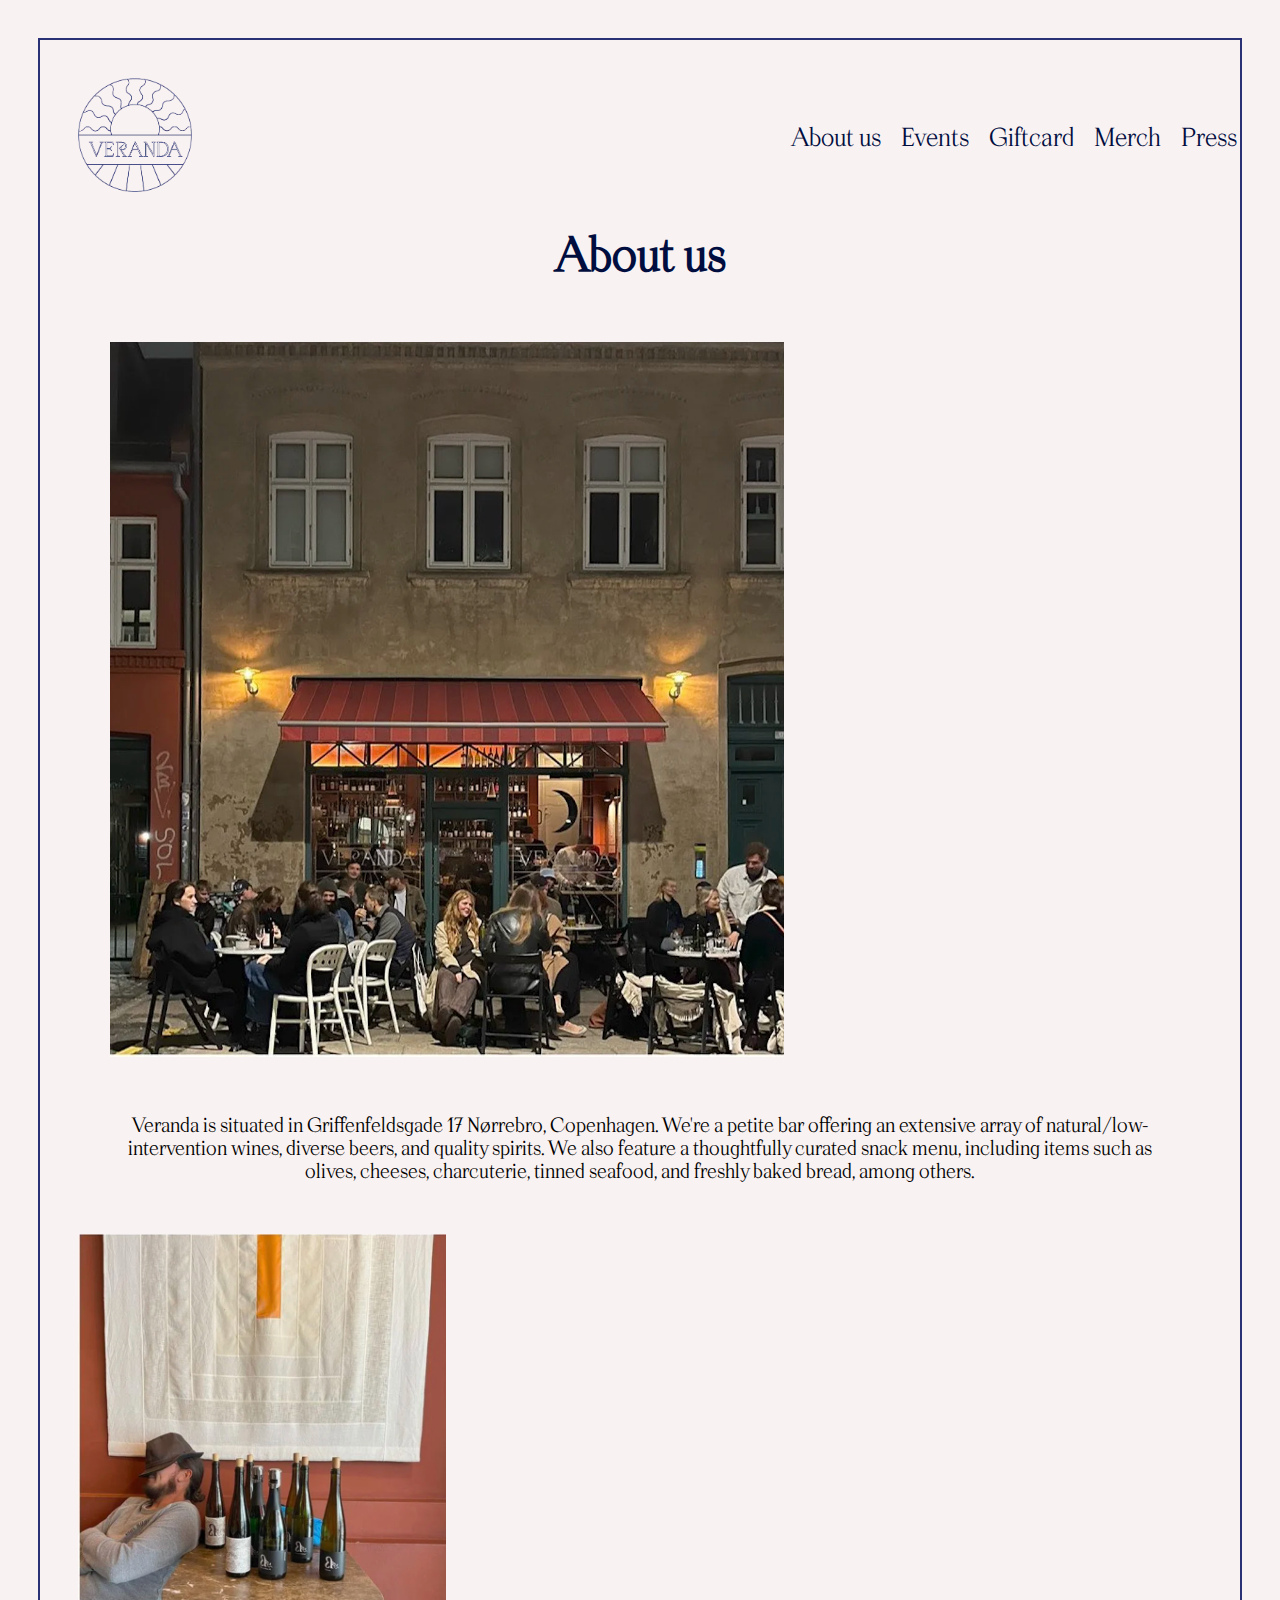
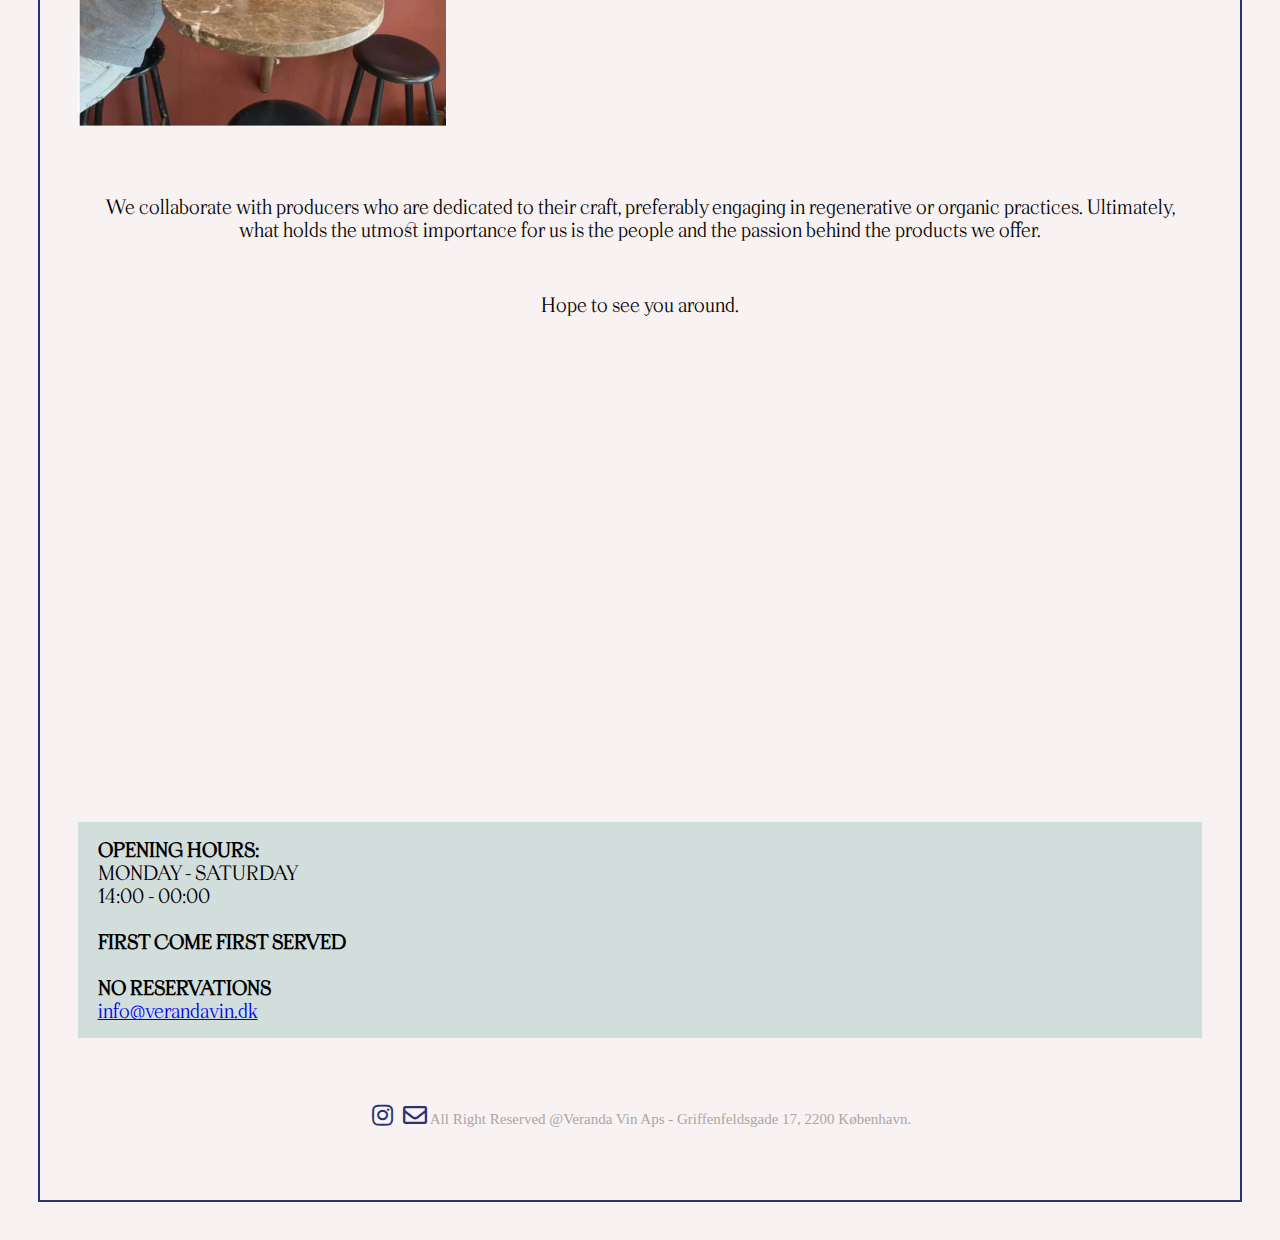
==== about_us.html @ 64f32dcb "hej" ====
<!DOCTYPE html>
<html lang="en">

<head>
    <meta charset="UTF-8">
    <meta name="viewport" content="width=device-width, initial-scale=1.0">
    <title>Aboutus</title>
    <link rel="stylesheet" href="about_us.css">
    <link rel="stylesheet" href="mutual_styles.css">
    <link rel="stylesheet" href="https://cdnjs.cloudflare.com/ajax/libs/font-awesome/5.15.3/css/all.min.css">
</head>

<body>

    <nav>
        <div class="logo">
            <a href="index.html">
                <img src="img/logo_blue.webp" alt="Logo" />
            </a>
        </div>

        <ul class="menu">
            <li><a href="about_us.html">About us</a></li>
            <li><a href="events.html">Events</a></li>
            <li><a href="giftcard.html">Giftcard</a></li>
            <li><a href="merge.html">Merch</a></li>
            <li><a href="press.html">Press</a></li>
        </ul>

        <div class="burger">
            <div class="line"></div>
            <div class="line"></div>
            <div class="line"></div>
        </div>
    </nav>


    <h1>About us</h1>


    <div class="overlappende_billeder">
        <img src="img_about_us/foran.webp" alt="Billede 1">
        <img src="img_about_us/bagbaren.webp" alt="Billede 2" id="popImage">
    </div>

    <div class="tekst1">
        <p>Veranda is situated in Griffenfeldsgade 17 Nørrebro, Copenhagen.
            We're a petite bar offering an extensive array of natural/low-intervention wines, diverse beers, and
            quality spirits.
            We also feature a thoughtfully curated snack menu, including items such as olives, cheeses,
            charcuterie,
            tinned seafood,
            and freshly baked bread, among others.
        </p>
    </div>

    <div class="overlappende_billeder2">
        <img class="billede1" src="img_about_us/sovevin.webp" alt="Billede 1">
        <img class="billede2" src="img_about_us/vincloseup.webp" alt="Billede 2">
        <img class="billede3" src="img_about_us/skinke.webp" alt="Billede 3">
    </div>

    <div class="tekst2">We collaborate with producers who are dedicated to their craft, preferably engaging in
        regenerative or organic
        practices. Ultimately, what holds the utmost importance for us is the people and the passion behind the
        products
        we offer.
    </div>

    <div class="text5">
        <p>
            Hope to see you around.
        </p>
    </div>

    <div class="video-container">
        <iframe src="https://www.youtube.com/embed/MjKiSJqKP30" frameborder="0" allowfullscreen></iframe>
    </div>


    <div class="text4">
        <p>
            <strong>OPENING HOURS:</strong><br>
            MONDAY - SATURDAY<br>
            14:00 - 00:00<br><br>
            <strong>FIRST COME FIRST SERVED</strong><br><br>
            <strong>NO RESERVATIONS</strong><br>
            <a href="mailto:info@verandavin.dk">info@verandavin.dk</a>
        </p>
    </div>


    <footer>
        <div class="social-icons">
            <a href="https://www.instagram.com/verandavin/" target="_blank"><i class="fab fa-instagram"></i></a>
            <a href="mailto:info@verandavin.dk" class="newsletter-icon"><i class="far fa-envelope"></i></a>
        </div>

        <div class="tekst_footer">
            All Right Reserved @Veranda Vin Aps - Griffenfeldsgade 17, 2200 København.
        </div>
    </footer>
    <script src="menu.js"></script>
    <script src="events.js"></script>
    <script src="aboutus.js"></script>

</body>

</html>
---- about_us.css ----
/* Font Face */
@font-face {
  font-family: "VerandaFont";
  src: url("fonts/Apoc-BoldItalic.woff") format("woff");
  src: url("fonts/Apoc-BoldItalic.woff2") format("woff2");
}

.pop-animation {
  animation: fadeIn 0.5s ease-in-out;
}

@keyframes fadeIn {
  0% {
    opacity: 0;
  }
  100% {
    opacity: 1;
  }
}

.overlappende_billeder {
  position: relative;
}

.overlappende_billeder img {
  max-width: 60%; /* Sørg for, at billedet ikke overstiger containerens bredde */
  margin-left: 2rem;
}

.overlappende_billeder img:first-child {
  position: relative;
  z-index: 1; /* Sørger for, at dette billede er øverst */
}

.overlappende_billeder img:last-child {
  position: absolute;
  /* Juster dette for at ændre den vertikale placering */
  right: -70px; /* Juster dette for at ændre den horisontale placering */
  z-index: 3; /* Sørger for, at dette billede er mere indenover det første */
  transform: scale(0.8); /* Juster dette for at ændre skaleringen af det andet billede */
  padding-bottom: 75rem;
  padding-left: 20rem;
}

.billede {
  position: relative;
  margin-left: 2rem;
}

.billede img {
  max-width: 70%; /* Juster dette for at ændre størrelsen af det tredje billede */
}

/* Paste the CSS styles here */
.overlappende_billeder2 {
  display: grid;
  grid-template-columns: repeat(3, 1fr);
  gap: 10px;
}

.overlappende_billeder2 img{
  width: 100%;
  height: auto;
  opacity: 0;
  transition: opacity 1s ease-in-out;
}


.tekst1 {
  text-align: center;
  padding: 1rem;
  font-family: "p"; Set width to 1/3 of the container */
  box-sizing: border-box; /* Include padding in the width calculation */
}

.tekst2 {
  margin: 20px;
  padding-top: 3rem;
  font-family: "p";
  padding-bottom: 1rem;
  font-size: larger;
  grid-column: span 2;
   text-align: center;
}

p {
  margin: 20px;
  padding-top: 1rem;
  font-size: larger;
  padding-bottom: 1rem;
}

.text4 {
  background-color: #d2dedc;
}

.text5 {
  text-align: center;
}

#popImage,
#popImage2 {
  opacity: 0; /* Billede starter usynligt */
  transition: opacity 0.5s ease-in-out, transform 0.5s ease-in-out;
}

@keyframes fadeIn {
  0% {
    opacity: 0;
  }
  100% {
    opacity: 1;
  }
}

.pop-animation {
  animation: fadeIn 0.5s ease-in-out; /* Brug fadeIn-animationen for at få billedet til at fade ind */
}


.video-container {
    position: relative;
    width: 70%; /* Just an example, adjust width as needed */
    height: 0;
    padding-bottom: 40%; /* 16:9 aspect ratio (height/width) */
}

.video-container iframe {
    position: absolute;
    top: 0;
    left: 0;
    width: 50%;
    height: 50%;
}
---- mutual_styles.css ----
@font-face {
  font-family: "Apoc";
  src: url("fonts/Apoc_Regular.woff2") format("woff2");
  font-weight: normal;
  font-style: normal;
}
@font-face {
  font-family: "p";
  src: url(/fonts/Apoc_Regular.woff2) format("woff2");
  font-weight: normal;
  font-style: normal;
}

body {
  margin: 1cm;
  border: 2px solid #283274;
  box-sizing: border-box;
  background-color: #f9f2f2;
  padding: 1cm;
}
header {
  background-color: #f9f2f2;
}
/*fonte*/
h1 {
  font-family: "Apoc";
  text-align: center;
  font-size: 45px;
  color: #000d3f;
  padding-bottom: 2rem;
}

.menu {
  font-family: "Apoc";
  font-size: x-large;
  color: #000d3f;
}

p {
  font-family: "p";
}



/*footer*/
.social-icons a i {
  color: #283274;
  font-size: 24px;
  text-align: center;
  margin: 3px;
}

footer {
  padding: 2rem 4rem;
  display: flex;
  justify-content: space-around;
  align-items: baseline;
  justify-content: center;
  text-align: center;
  flex-wrap: wrap; /* for at få de to div'er til at stå under hinanden */
}

.social-icons,
.tekst_footer {
  margin-top: 10px; /* Tilføj et passende mellemrum mellem de to div-elementer */
}

.tekst_footer {
  color: rgb(170, 166, 166);
  font-size: 15px;
}

.tekst_footer2 a {
  color: rgb(122, 116, 116);
}

/* BURGER MENU I MOBILEVIEW*/
header {
  padding: 20px;
}

.logo img {
  width: 37%;
  height: auto;
}

nav {
  display: flex;
  align-items: center;
  justify-content: space-between;
}

.menu {
  display: flex;
  list-style: none;
  margin: 0;
  padding: 0;
  justify-content: space-between;
  position: absolute;
  left: 61%;
}

/* .menu li {
  margin-right: 20px;
} */

.menu li:last-child {
  margin-right: 0;
}

.menu a {
  display: flex;
  padding: 10px;
  color: #000d3f;
  text-decoration: none;
  transition: color 0.3s;
  text-align: end;
}

/* .menu a:hover {
  color: #221a13;
} */

.burger {
  width: 30px;
  height: 20px;
  cursor: pointer;
}

.burger .line {
  width: 100%;
  height: 2px;
  background-color: #000d3f;
  margin-bottom: 5px;
  transition: 0.2s linear;
}
.burger {
  display: none;
}

/* MENU I MOBILEVIEW */
@media screen and (max-width: 800px) {
  .menu,
  .min_profil {
    display: none;
  }
  .burger {
    display: block;
  }
  .burger.active .line:nth-child(1) {
    transform: rotate(45deg) translate(5px, 5px);
    transition: 0.2s linear;
  }

  .burger.active .line:nth-child(2) {
    opacity: 0;
    transition: 0.15s linear;
  }

  .burger.active .line:nth-child(3) {
    transform: rotate(-45deg) translate(5px, -5px);
    transition: 0.2s linear;
  }

  nav.active .menu {
    display: block;
    background-color: #e4dddd;
    position: absolute;
    top: 161px;
    right: 65px;
    /* width: 100%; */
    /* box-shadow: 0 0 10px rgba(123, 23, 23, 0.1); */
    z-index: 1;
  }

  nav.active .menu li {
    margin: 10px 20px;
  }

  nav.active .menu a {
    font-size: 20px;
  }

  li {
    width: 100%;
  }
}
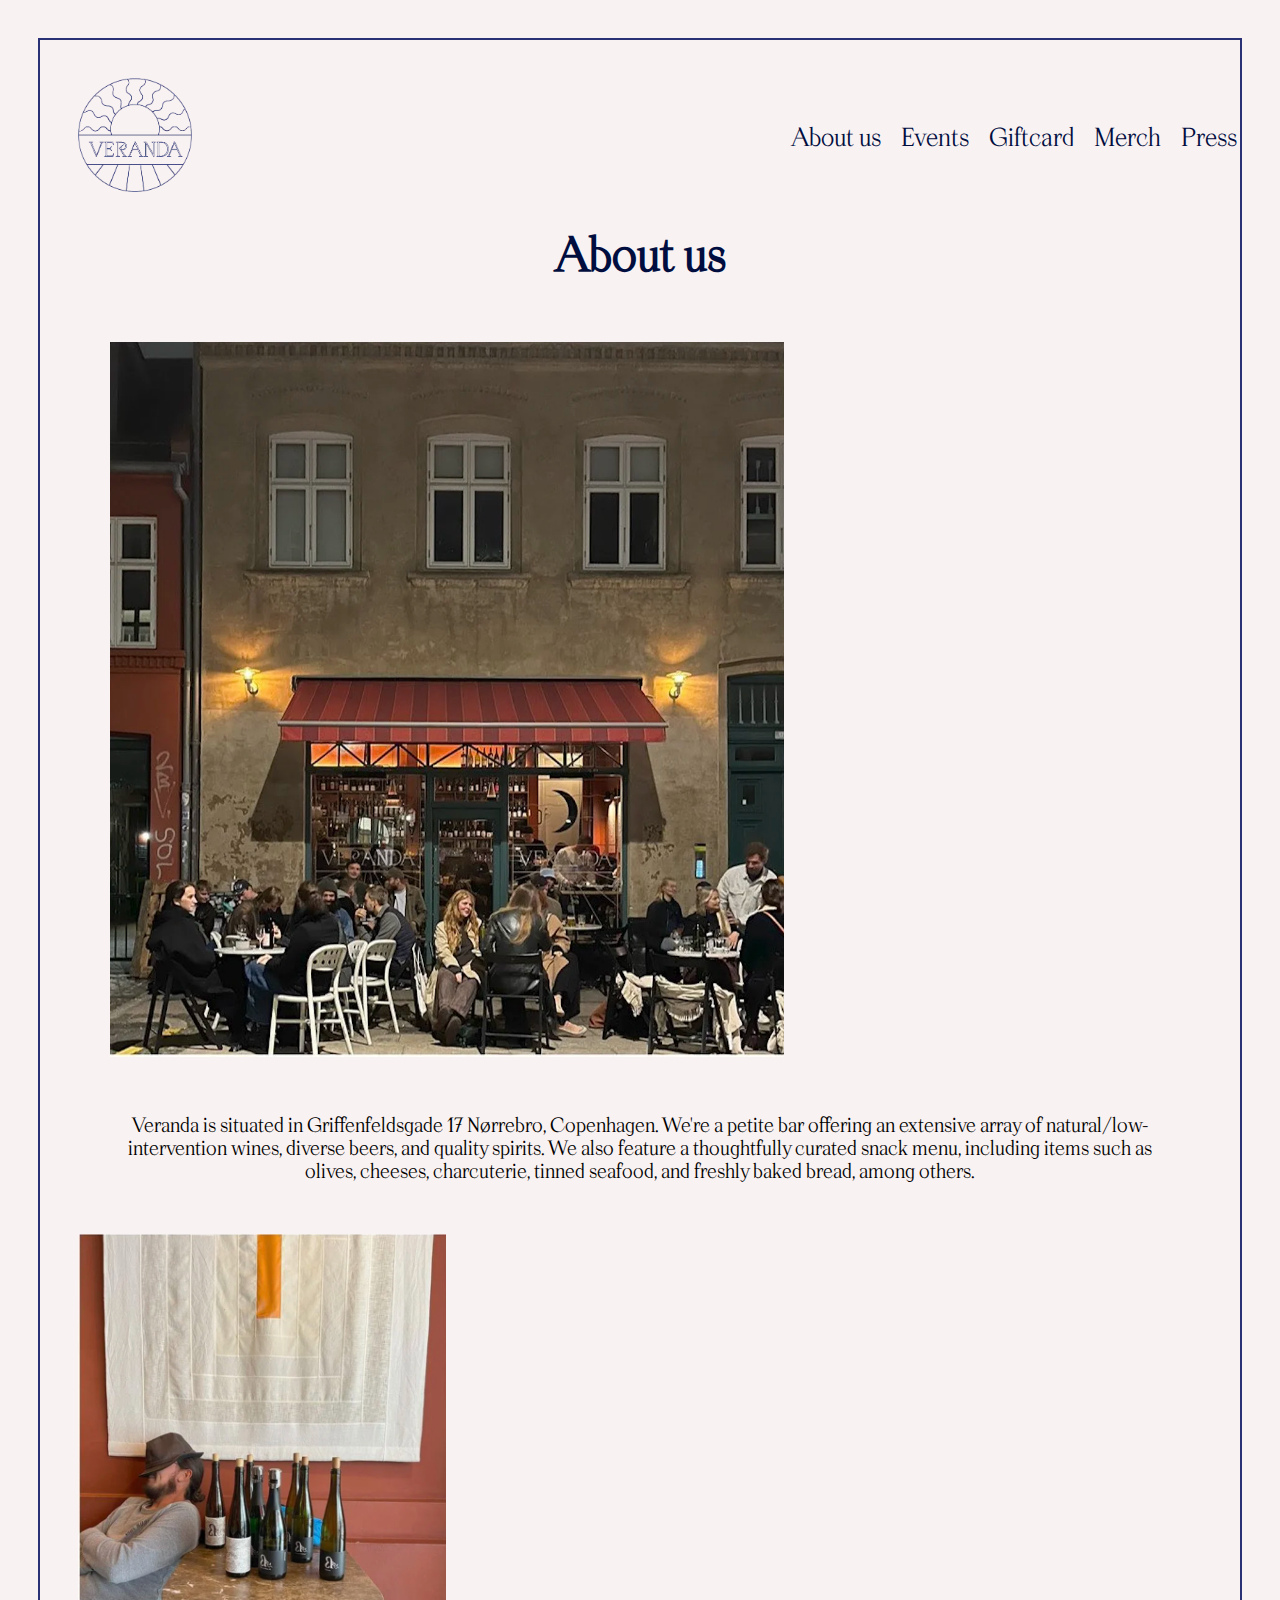
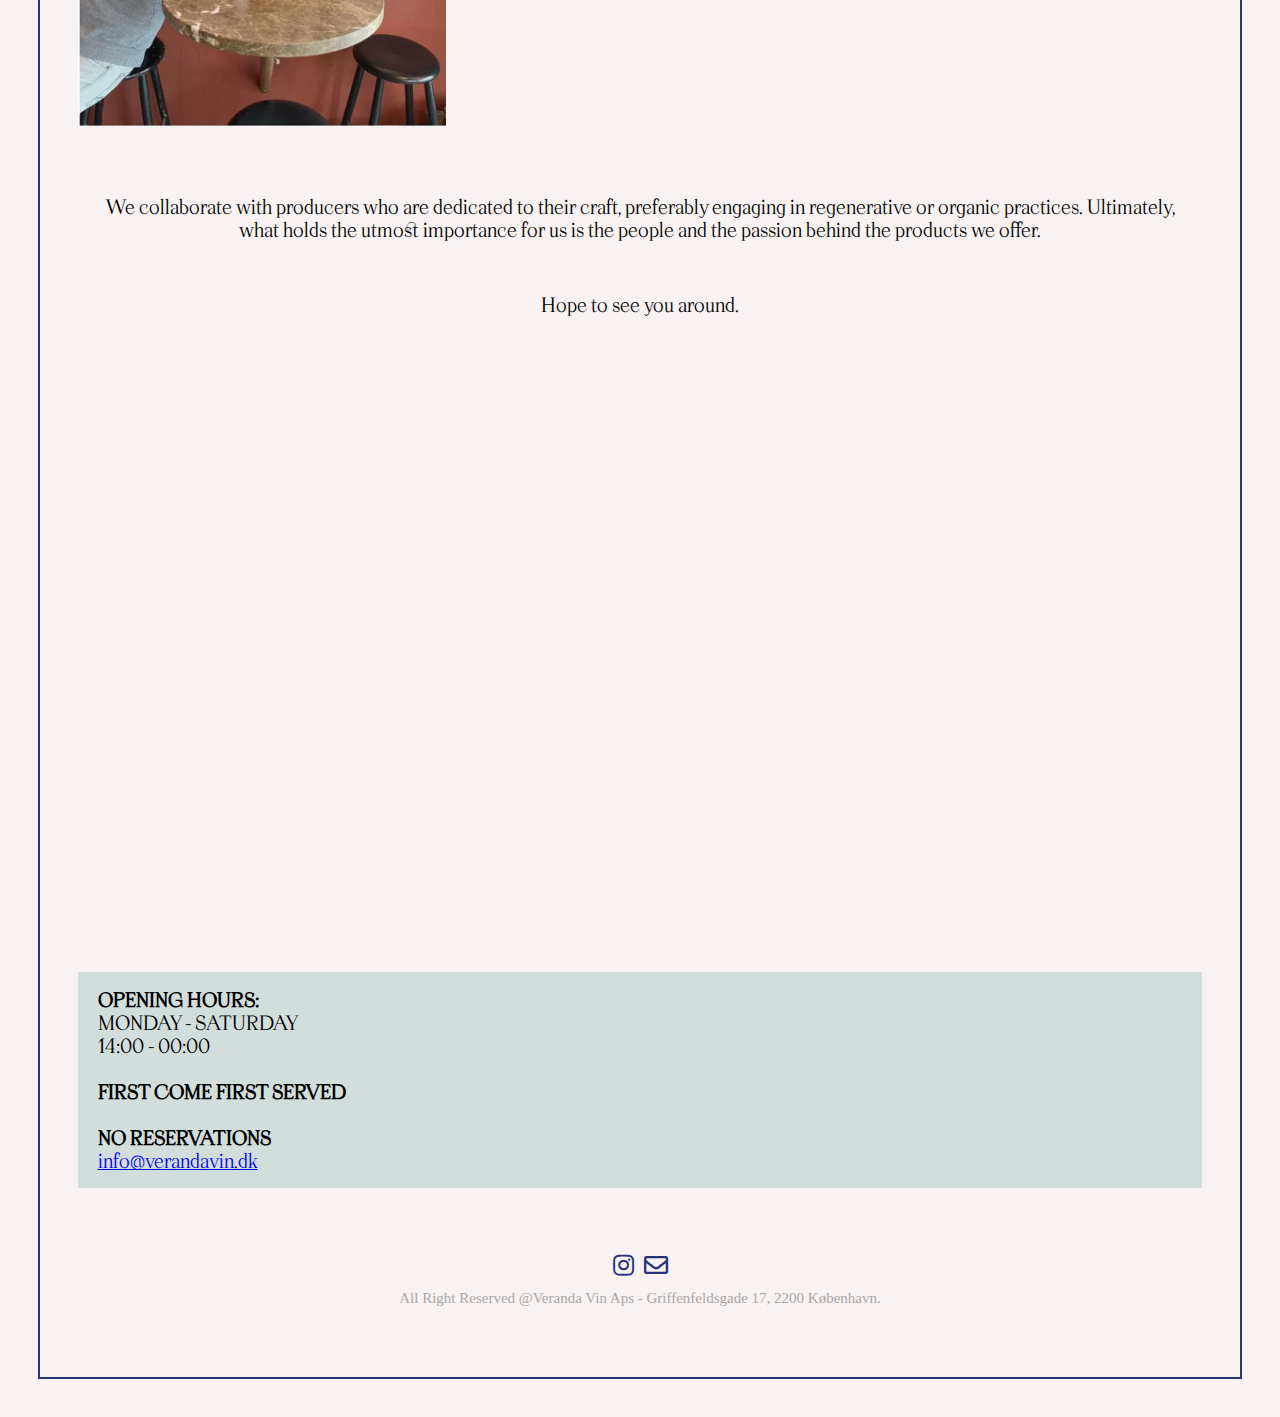
==== commit 46dbf288: "nyt fra pi pigen" ====
--- a/about_us.html
+++ b/about_us.html
@@ -101,7 +101,7 @@
         </div>
     </footer>
     <script src="menu.js"></script>
-    <script src="events.js"></script>
+    <script src="script.js"></script>
     <script src="aboutus.js"></script>
 
 </body>
--- a/about_us.css
+++ b/about_us.css
@@ -51,6 +51,10 @@
   max-width: 70%; /* Juster dette for at ændre størrelsen af det tredje billede */
 }
 
+.overlappende_billeder2 .billede3 {
+  height: 100%;
+}
+
 /* Paste the CSS styles here */
 .overlappende_billeder2 {
   display: grid;
@@ -58,19 +62,18 @@
   gap: 10px;
 }
 
-.overlappende_billeder2 img{
+.overlappende_billeder2 img {
   width: 100%;
   height: auto;
   opacity: 0;
   transition: opacity 1s ease-in-out;
 }
 
-
 .tekst1 {
   text-align: center;
   padding: 1rem;
-  font-family: "p"; Set width to 1/3 of the container */
-  box-sizing: border-box; /* Include padding in the width calculation */
+  font-family: "p";
+  box-sizing: border-box;
 }
 
 .tekst2 {
@@ -80,7 +83,7 @@
   padding-bottom: 1rem;
   font-size: larger;
   grid-column: span 2;
-   text-align: center;
+  text-align: center;
 }
 
 p {
@@ -117,18 +120,17 @@
   animation: fadeIn 0.5s ease-in-out; /* Brug fadeIn-animationen for at få billedet til at fade ind */
 }
 
-
 .video-container {
-    position: relative;
-    width: 70%; /* Just an example, adjust width as needed */
-    height: 0;
-    padding-bottom: 40%; /* 16:9 aspect ratio (height/width) */
+  display: flex;
+  justify-content: center;
+  align-items: center;
+  flex: 1 0 33.33%; /* Fylder 1/3 af bredden */
+  position: relative;
 }
 
 .video-container iframe {
-    position: absolute;
-    top: 0;
-    left: 0;
-    width: 50%;
-    height: 50%;
+  top: 0;
+  left: 0;
+  width: 600px;
+  aspect-ratio: 1/1;
 }
--- a/mutual_styles.css
+++ b/mutual_styles.css
@@ -40,8 +40,6 @@
   font-family: "p";
 }
 
-
-
 /*footer*/
 .social-icons a i {
   color: #283274;
@@ -52,12 +50,7 @@
 
 footer {
   padding: 2rem 4rem;
-  display: flex;
-  justify-content: space-around;
-  align-items: baseline;
-  justify-content: center;
   text-align: center;
-  flex-wrap: wrap; /* for at få de to div'er til at stå under hinanden */
 }
 
 .social-icons,
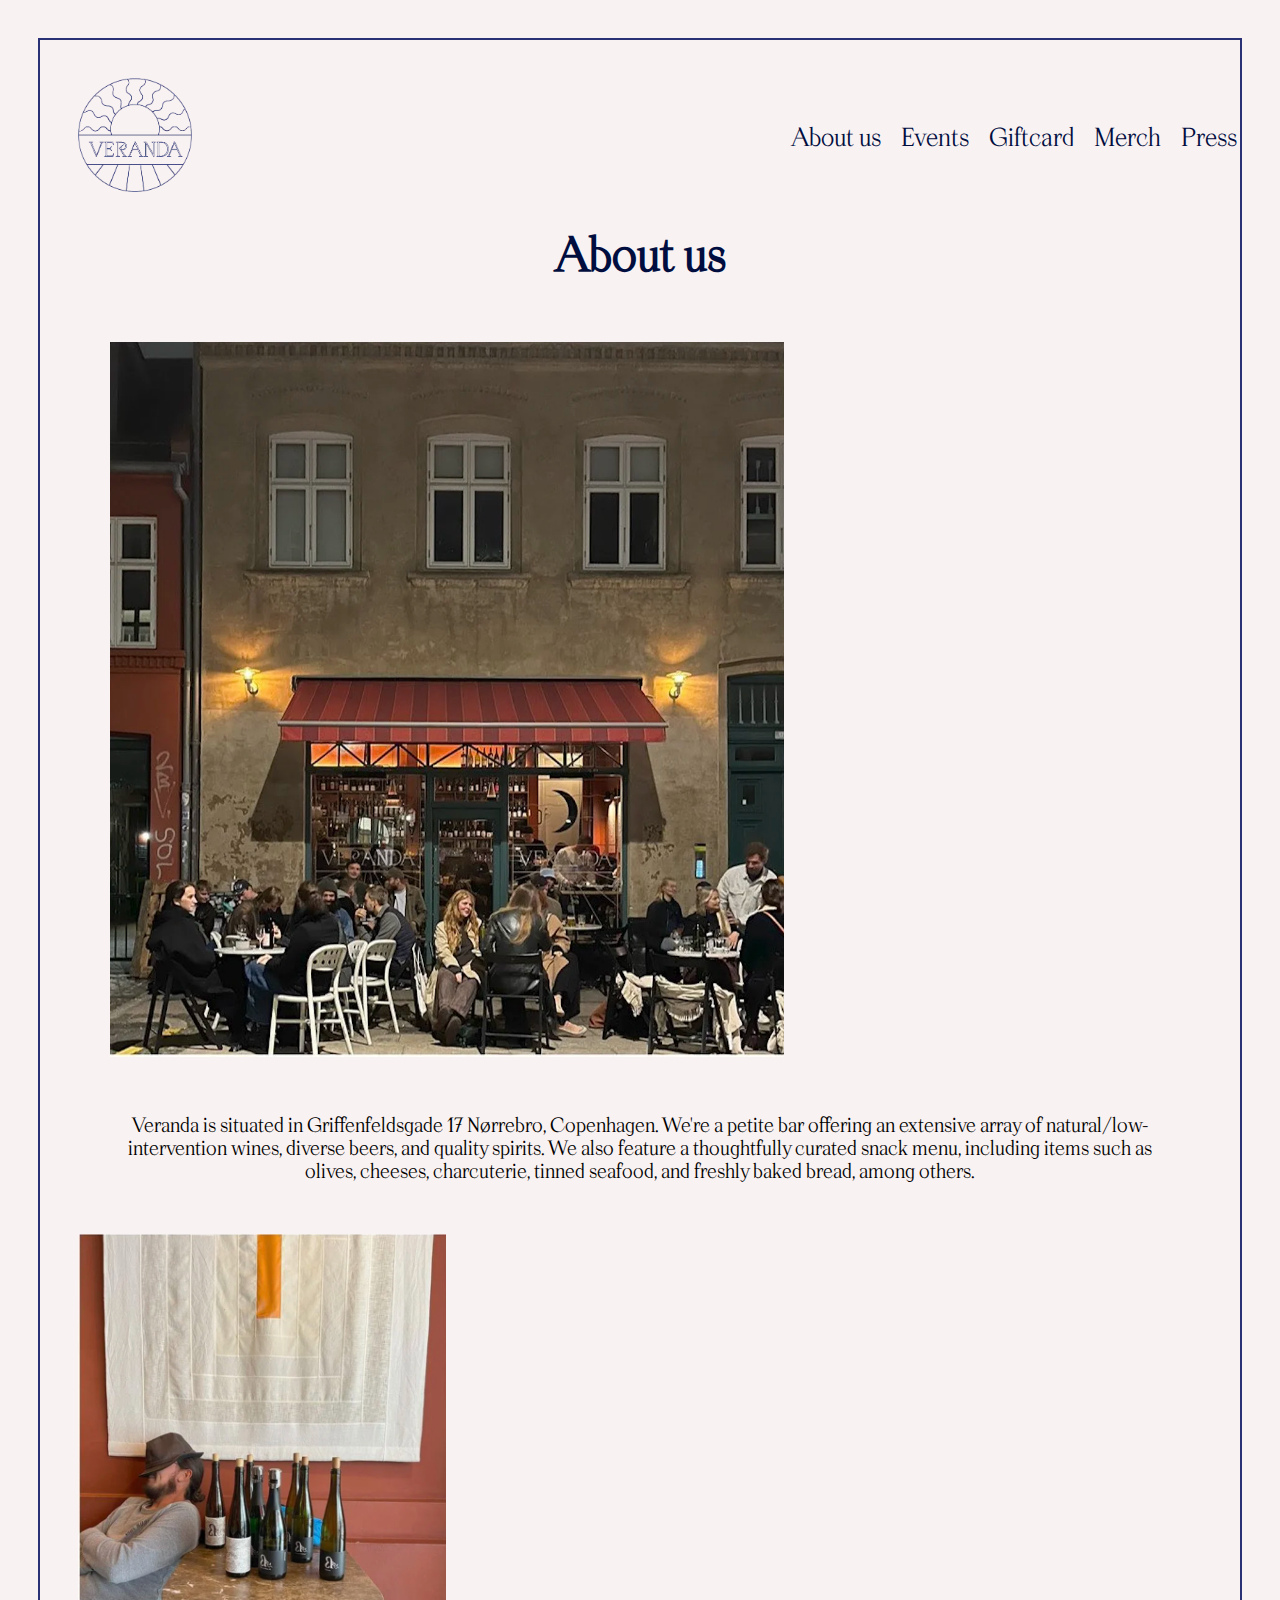
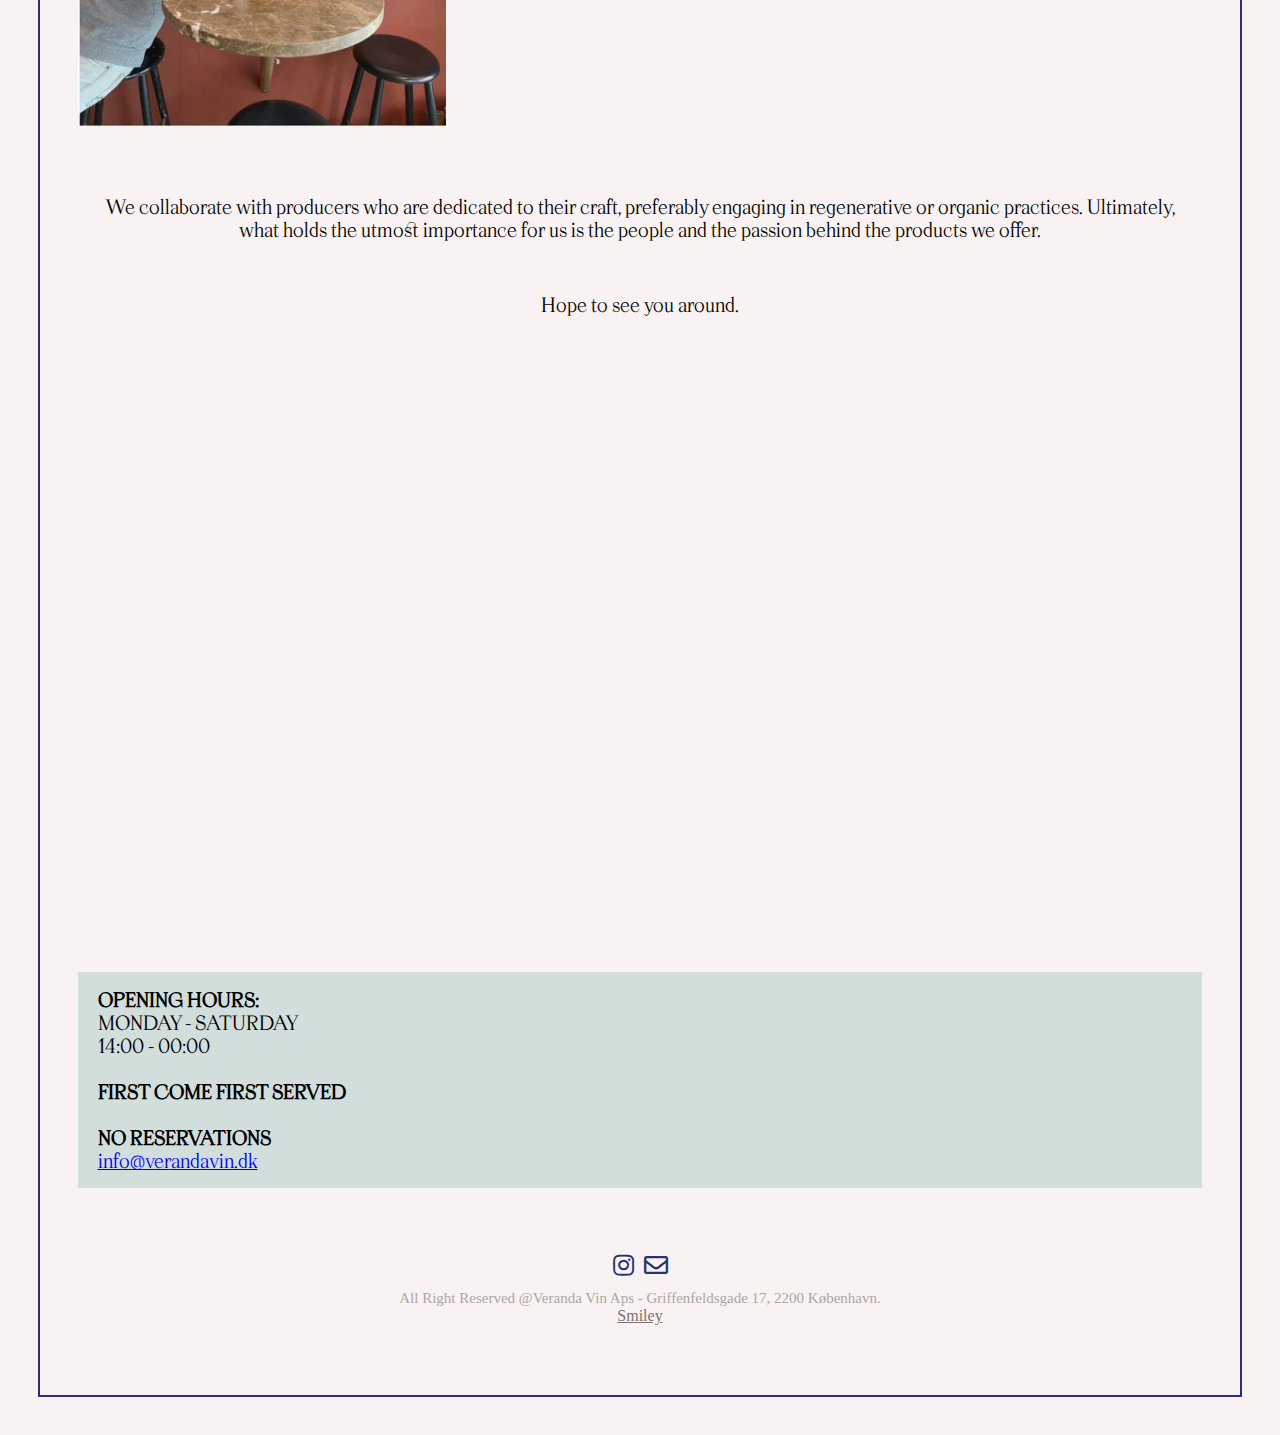
==== commit 75d4ab39: "rose" ====
--- a/about_us.html
+++ b/about_us.html
@@ -99,6 +99,9 @@
         <div class="tekst_footer">
             All Right Reserved @Veranda Vin Aps - Griffenfeldsgade 17, 2200 København.
         </div>
+        <div class="tekst_footer2">
+            <a href="https://www.findsmiley.dk/757360">Smiley</a>
+        </div>
     </footer>
     <script src="menu.js"></script>
     <script src="script.js"></script>
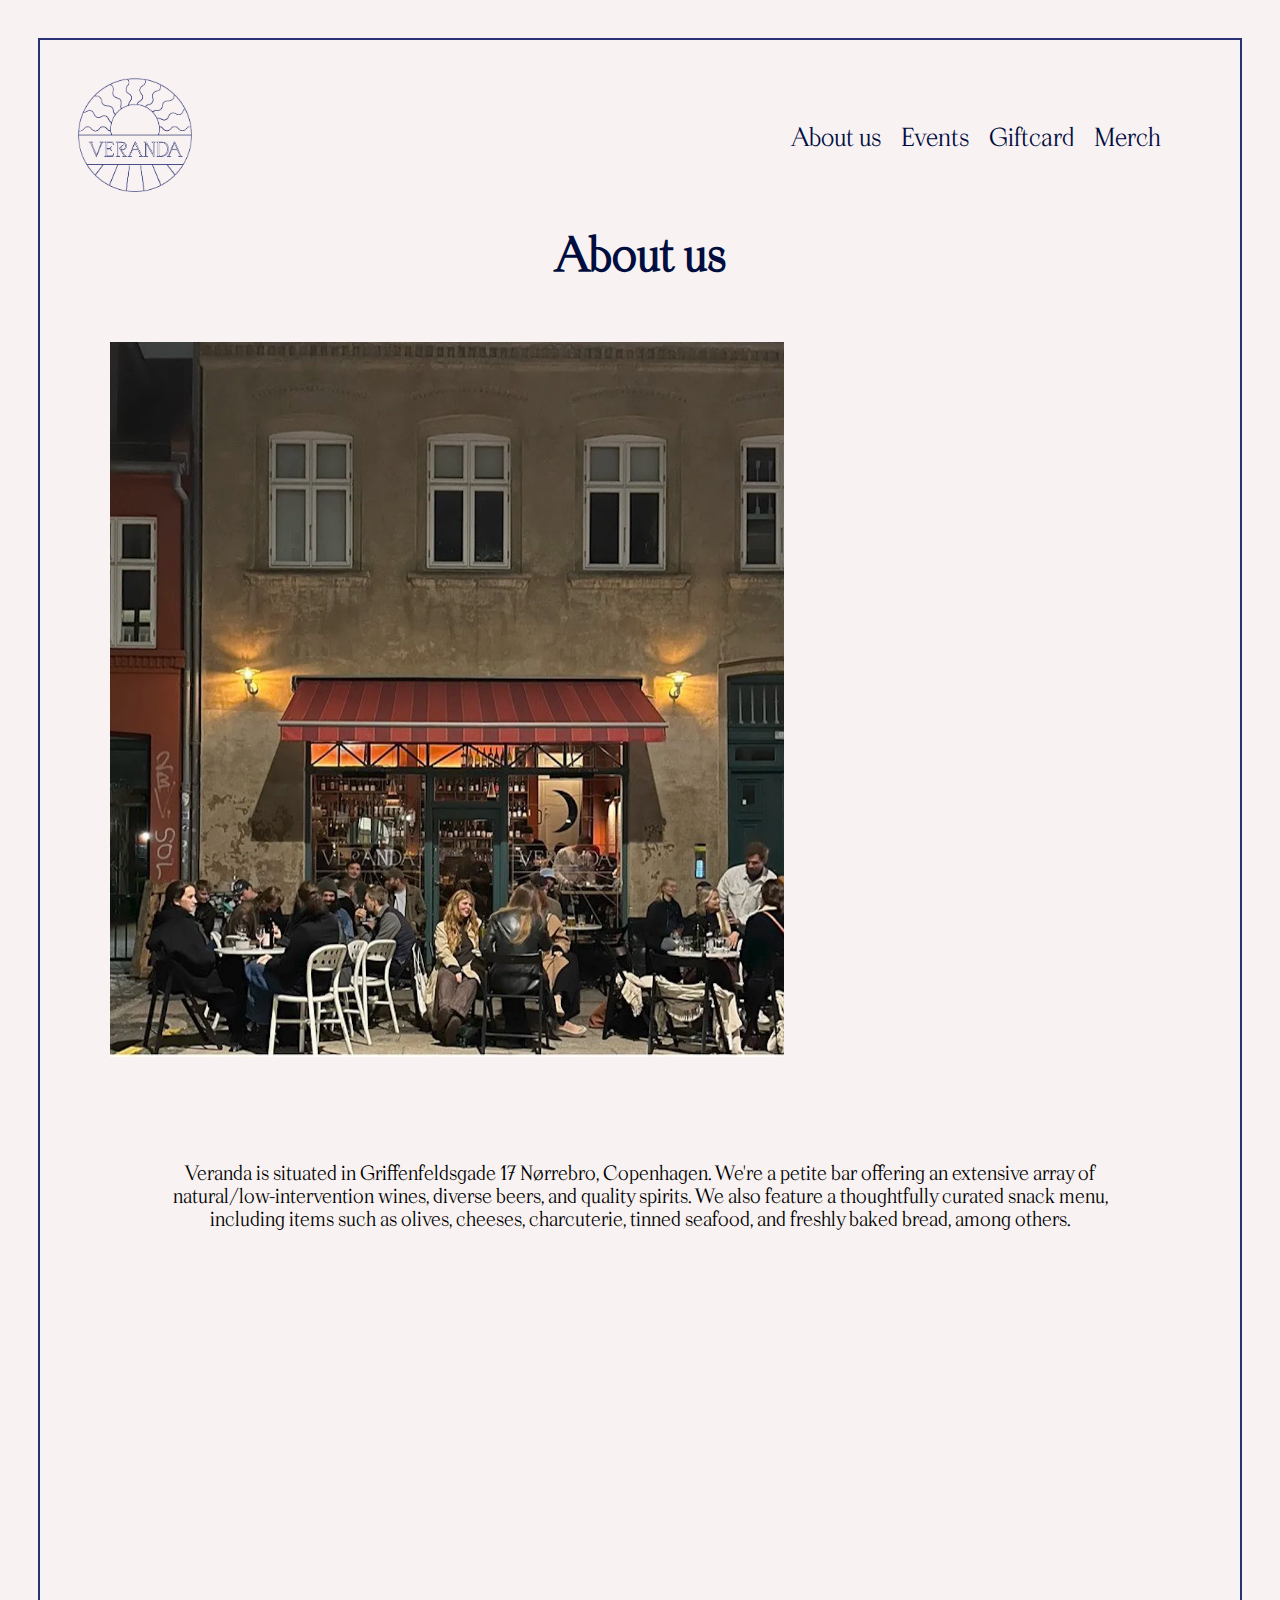
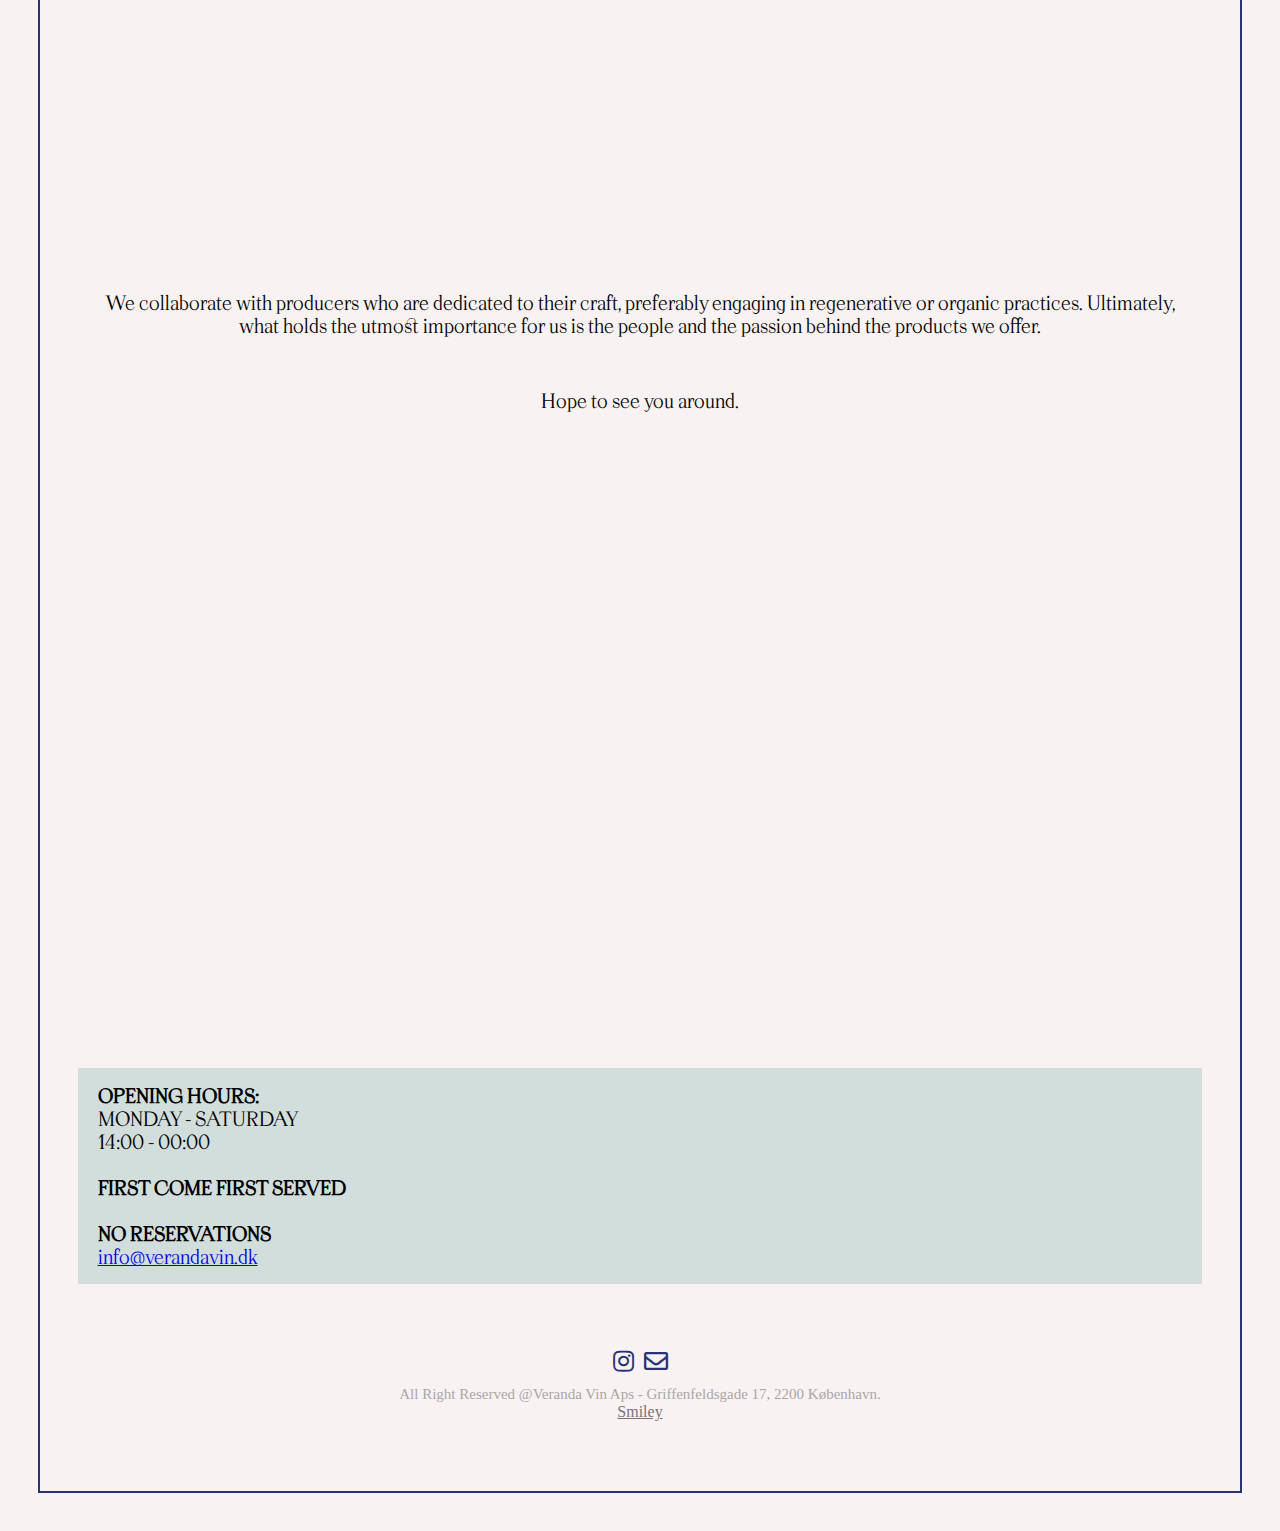
==== commit b5a4a335: "alt press fjernet" ====
--- a/about_us.html
+++ b/about_us.html
@@ -24,7 +24,6 @@
             <li><a href="events.html">Events</a></li>
             <li><a href="giftcard.html">Giftcard</a></li>
             <li><a href="merge.html">Merch</a></li>
-            <li><a href="press.html">Press</a></li>
         </ul>
 
         <div class="burger">
--- a/about_us.css
+++ b/about_us.css
@@ -23,21 +23,21 @@
 }
 
 .overlappende_billeder img {
-  max-width: 60%; /* Sørg for, at billedet ikke overstiger containerens bredde */
+  max-width: 60%;
   margin-left: 2rem;
 }
 
 .overlappende_billeder img:first-child {
   position: relative;
-  z-index: 1; /* Sørger for, at dette billede er øverst */
+  z-index: 1;
 }
 
 .overlappende_billeder img:last-child {
   position: absolute;
-  /* Juster dette for at ændre den vertikale placering */
-  right: -70px; /* Juster dette for at ændre den horisontale placering */
-  z-index: 3; /* Sørger for, at dette billede er mere indenover det første */
-  transform: scale(0.8); /* Juster dette for at ændre skaleringen af det andet billede */
+
+  right: -70px;
+  z-index: 3;
+  transform: scale(0.8);
   padding-bottom: 75rem;
   padding-left: 20rem;
 }
@@ -48,14 +48,13 @@
 }
 
 .billede img {
-  max-width: 70%; /* Juster dette for at ændre størrelsen af det tredje billede */
+  max-width: 70%;
 }
 
 .overlappende_billeder2 .billede3 {
   height: 100%;
 }
 
-/* Paste the CSS styles here */
 .overlappende_billeder2 {
   display: grid;
   grid-template-columns: repeat(3, 1fr);
@@ -71,7 +70,7 @@
 
 .tekst1 {
   text-align: center;
-  padding: 1rem;
+  padding: 4rem;
   font-family: "p";
   box-sizing: border-box;
 }
@@ -103,7 +102,7 @@
 
 #popImage,
 #popImage2 {
-  opacity: 0; /* Billede starter usynligt */
+  opacity: 0;
   transition: opacity 0.5s ease-in-out, transform 0.5s ease-in-out;
 }
 
@@ -117,14 +116,14 @@
 }
 
 .pop-animation {
-  animation: fadeIn 0.5s ease-in-out; /* Brug fadeIn-animationen for at få billedet til at fade ind */
+  animation: fadeIn 0.5s ease-in-out;
 }
 
 .video-container {
   display: flex;
   justify-content: center;
   align-items: center;
-  flex: 1 0 33.33%; /* Fylder 1/3 af bredden */
+  flex: 1 0 33.33%;
   position: relative;
 }
 
--- a/mutual_styles.css
+++ b/mutual_styles.css
@@ -110,6 +110,10 @@
   text-align: end;
 }
 
+.menu a:hover {
+  text-decoration: underline; /* Tilføj understregningen ved hover */
+}
+
 /* .menu a:hover {
   color: #221a13;
 } */
@@ -159,11 +163,11 @@
     display: block;
     background-color: #e4dddd;
     position: absolute;
-    top: 161px;
-    right: 65px;
+    top: 149px;
+    right: 40px;
     /* width: 100%; */
     /* box-shadow: 0 0 10px rgba(123, 23, 23, 0.1); */
-    z-index: 1;
+    z-index: 2;
   }
 
   nav.active .menu li {
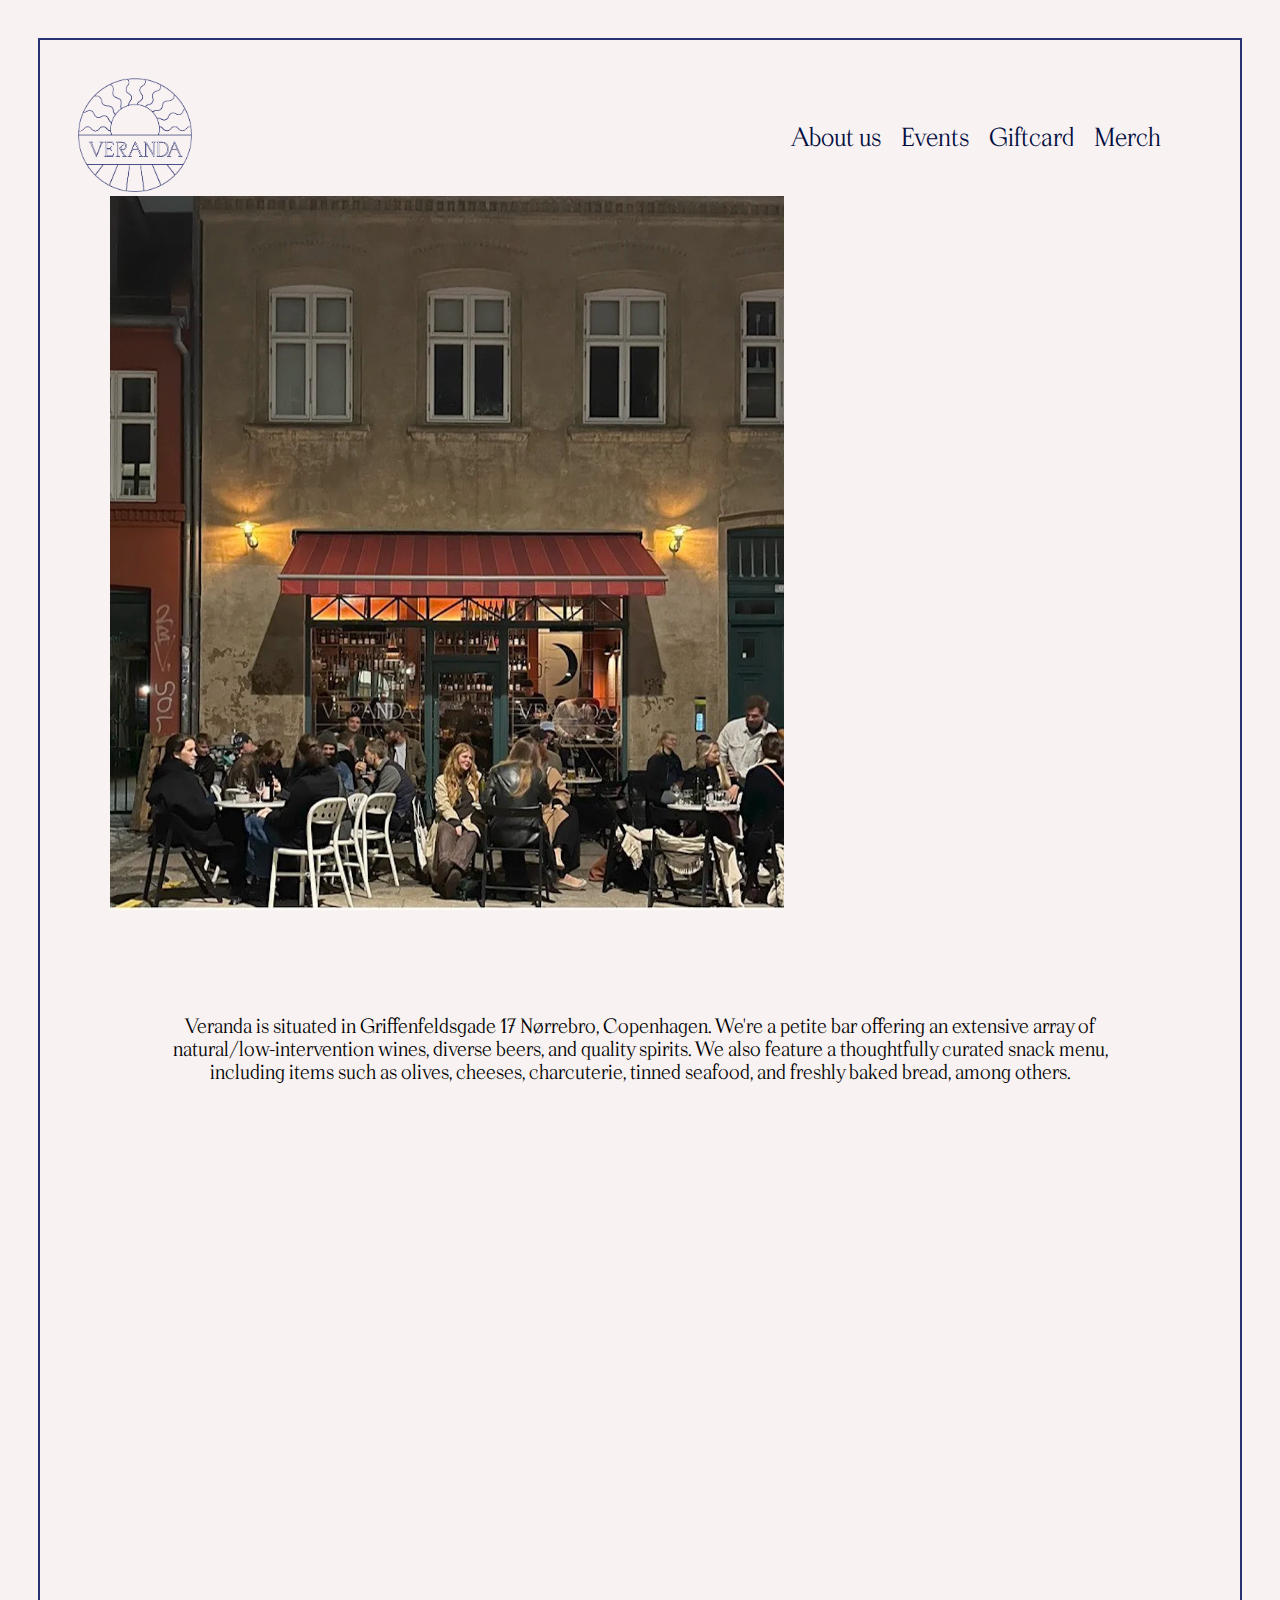
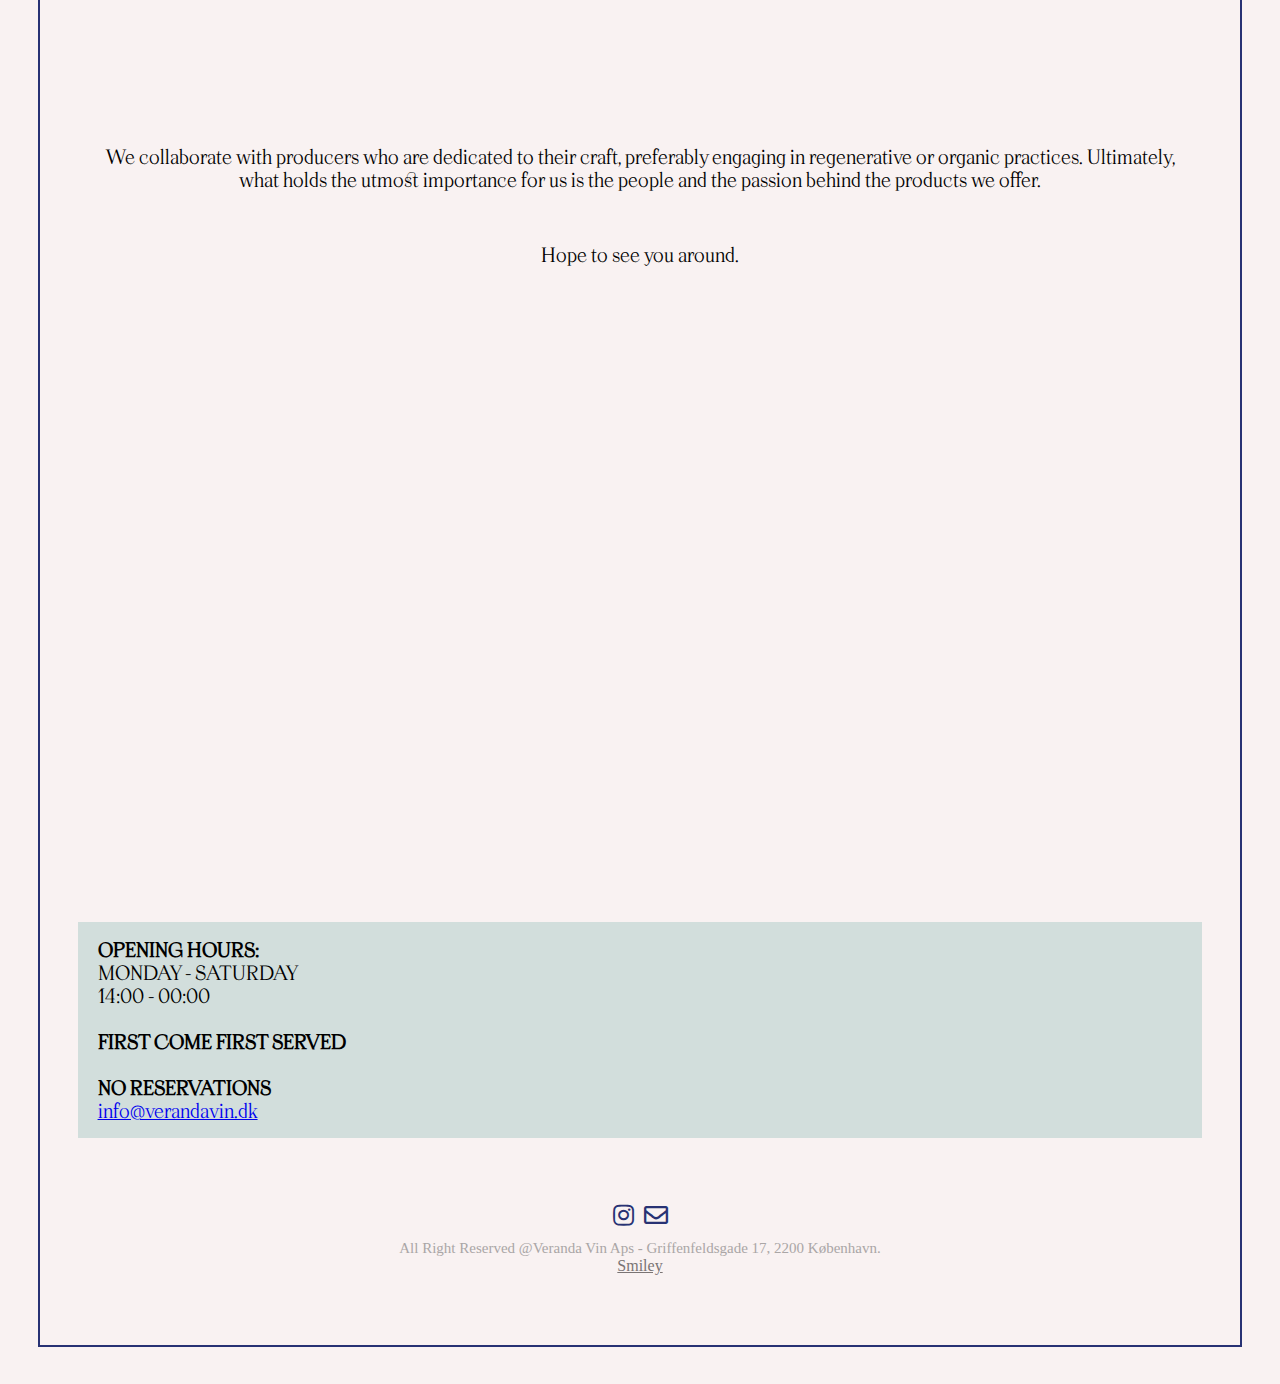
==== commit e9bb3671: "overskrifterfjernet" ====
--- a/about_us.html
+++ b/about_us.html
@@ -32,9 +32,6 @@
             <div class="line"></div>
         </div>
     </nav>
-
-
-    <h1>About us</h1>
 
 
     <div class="overlappende_billeder">
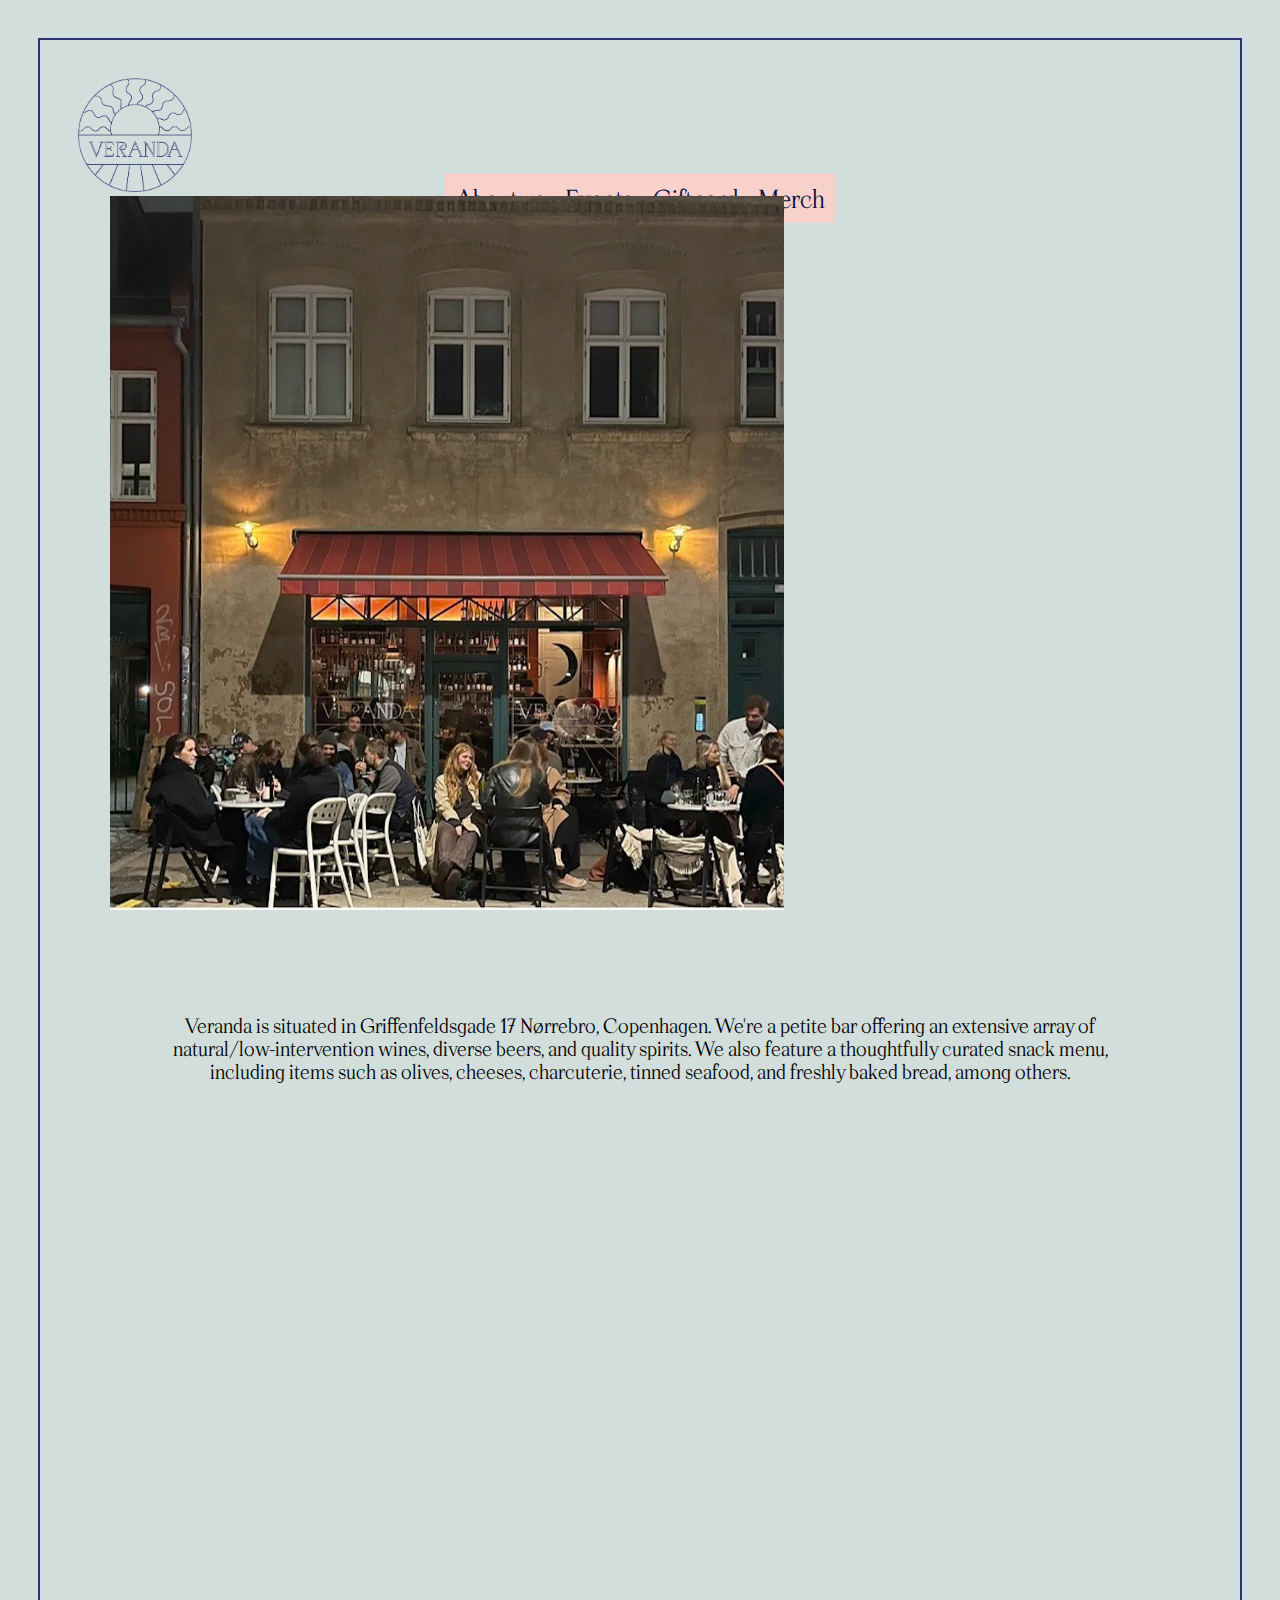
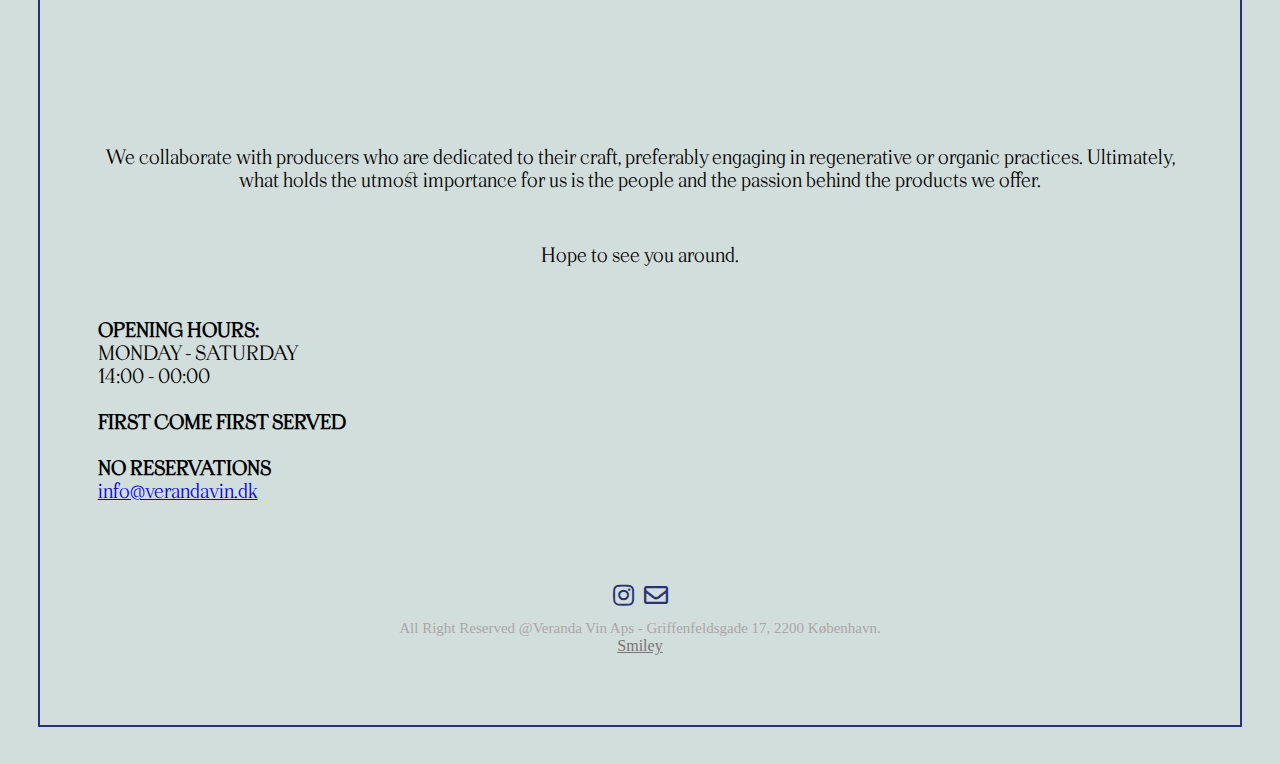
==== commit 1ee1fe7d: ",,,,,,,,," ====
--- a/about_us.html
+++ b/about_us.html
@@ -69,9 +69,6 @@
         </p>
     </div>
 
-    <div class="video-container">
-        <iframe src="https://www.youtube.com/embed/MjKiSJqKP30" frameborder="0" allowfullscreen></iframe>
-    </div>
 
 
     <div class="text4">
--- a/about_us.css
+++ b/about_us.css
@@ -118,18 +118,3 @@
 .pop-animation {
   animation: fadeIn 0.5s ease-in-out;
 }
-
-.video-container {
-  display: flex;
-  justify-content: center;
-  align-items: center;
-  flex: 1 0 33.33%;
-  position: relative;
-}
-
-.video-container iframe {
-  top: 0;
-  left: 0;
-  width: 600px;
-  aspect-ratio: 1/1;
-}
--- a/mutual_styles.css
+++ b/mutual_styles.css
@@ -15,12 +15,10 @@
   margin: 1cm;
   border: 2px solid #283274;
   box-sizing: border-box;
-  background-color: #f9f2f2;
+  background-color: #d2dedc;
   padding: 1cm;
 }
-header {
-  background-color: #f9f2f2;
-}
+
 /*fonte*/
 h1 {
   font-family: "Apoc";
@@ -90,7 +88,10 @@
   padding: 0;
   justify-content: space-between;
   position: absolute;
-  left: 61%;
+  left: 50%;
+  top: 22%;
+  transform: translate(-50%, -50%);
+  background-color: #f8d2ca;
 }
 
 /* .menu li {
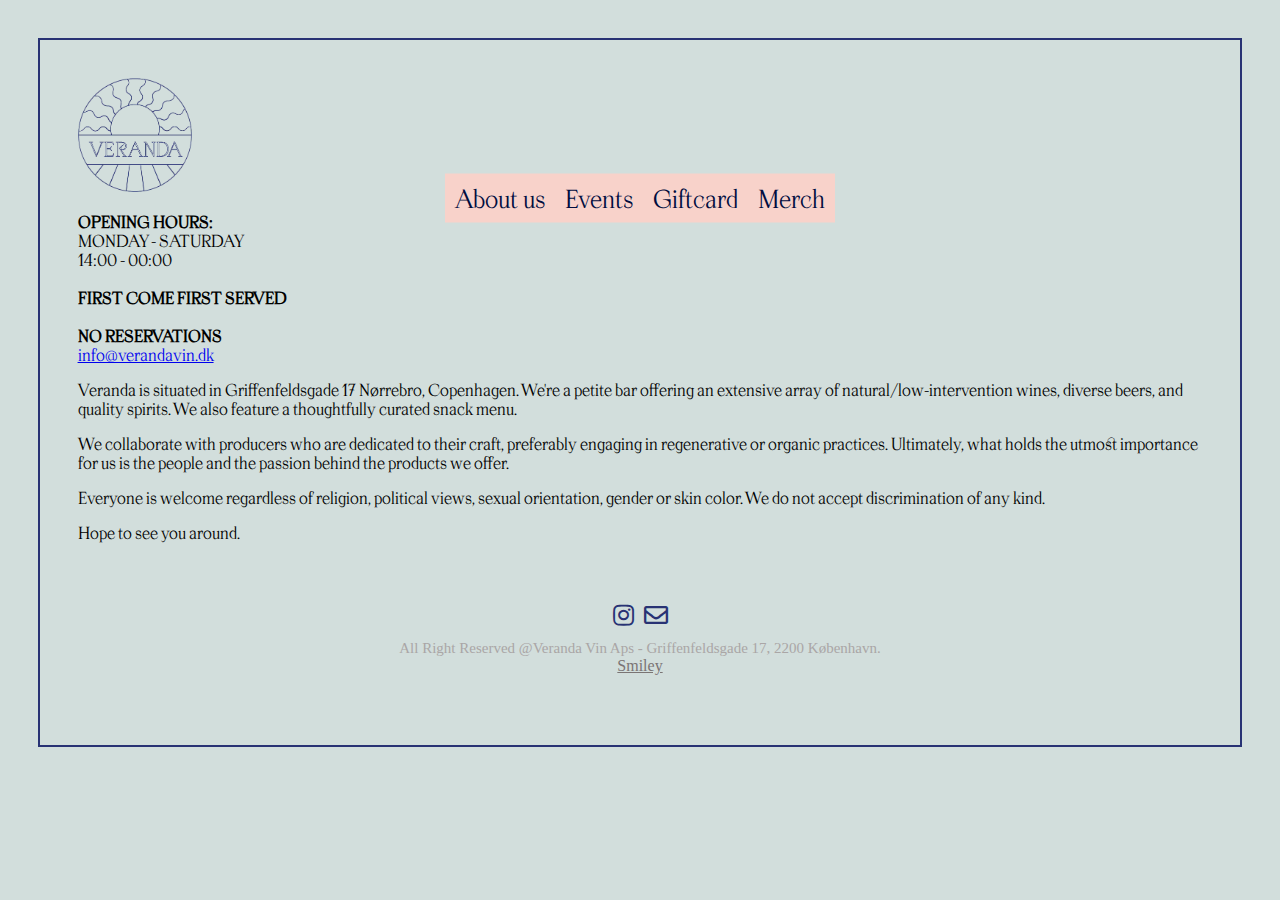
==== commit 1fde01a0: "det rigtige indhold ronja" ====
--- a/about_us.html
+++ b/about_us.html
@@ -5,7 +5,7 @@
     <meta charset="UTF-8">
     <meta name="viewport" content="width=device-width, initial-scale=1.0">
     <title>Aboutus</title>
-    <link rel="stylesheet" href="about_us.css">
+    <link rel="stylesheet" href="layout_events.css">
     <link rel="stylesheet" href="mutual_styles.css">
     <link rel="stylesheet" href="https://cdnjs.cloudflare.com/ajax/libs/font-awesome/5.15.3/css/all.min.css">
 </head>
@@ -34,42 +34,9 @@
     </nav>
 
 
-    <div class="overlappende_billeder">
-        <img src="img_about_us/foran.webp" alt="Billede 1">
-        <img src="img_about_us/bagbaren.webp" alt="Billede 2" id="popImage">
-    </div>
+    
 
-    <div class="tekst1">
-        <p>Veranda is situated in Griffenfeldsgade 17 Nørrebro, Copenhagen.
-            We're a petite bar offering an extensive array of natural/low-intervention wines, diverse beers, and
-            quality spirits.
-            We also feature a thoughtfully curated snack menu, including items such as olives, cheeses,
-            charcuterie,
-            tinned seafood,
-            and freshly baked bread, among others.
-        </p>
-    </div>
-
-    <div class="overlappende_billeder2">
-        <img class="billede1" src="img_about_us/sovevin.webp" alt="Billede 1">
-        <img class="billede2" src="img_about_us/vincloseup.webp" alt="Billede 2">
-        <img class="billede3" src="img_about_us/skinke.webp" alt="Billede 3">
-    </div>
-
-    <div class="tekst2">We collaborate with producers who are dedicated to their craft, preferably engaging in
-        regenerative or organic
-        practices. Ultimately, what holds the utmost importance for us is the people and the passion behind the
-        products
-        we offer.
-    </div>
-
-    <div class="text5">
-        <p>
-            Hope to see you around.
-        </p>
-    </div>
-
-
+<main>
 
     <div class="text4">
         <p>
@@ -82,6 +49,17 @@
         </p>
     </div>
 
+    <p>Veranda is situated in Griffenfeldsgade 17  Nørrebro, Copenhagen. 
+        We're a petite bar offering an extensive array of natural/low-intervention wines, diverse beers, and quality spirits.
+        We also feature a thoughtfully curated snack menu.</p>
+
+    <p>We collaborate with producers who are dedicated to their craft, preferably engaging in regenerative or organic practices. Ultimately, what holds the utmost importance for us is the people and the passion behind the products we offer. </p>
+
+    <p>Everyone is welcome regardless of religion, political views, sexual orientation, gender or skin color.
+    We do not accept discrimination of any kind. </p>
+
+    <p>Hope to see you around.</p>
+</main>
 
     <footer>
         <div class="social-icons">
--- a/layout_events.css
+++ b/layout_events.css
@@ -0,0 +1,215 @@
+@font-face {
+  font-family: "VerandaFont";
+  src: url("fonts/Apoc-BoldItalic.woff") format("woff");
+  src: url("fonts/Apoc-BoldItalic.woff2") format("woff2");
+}
+
+.overlappende_billeder {
+  position: relative;
+}
+
+.overlappende_billeder img {
+  max-width: 60%;
+  margin-left: 2rem;
+}
+
+.overlappende_billeder img:first-child {
+  position: relative;
+  z-index: 1; /* gør at dette billede er øverst */
+}
+
+.overlappende_billeder img:last-child {
+  position: absolute;
+  right: 5px;
+  z-index: 3; /* Sørger for at billedet er øverst */
+  transform: scale(0.8);
+  padding-bottom: 80rem;
+  padding-left: 20rem;
+}
+
+.instagram {
+  text-align: center;
+}
+
+.instagram img {
+  max-width: 100%;
+}
+
+.tekst1 {
+  text-align: center;
+  padding-bottom: 2rem;
+  font-family: "p";
+}
+
+.tekst2 {
+  margin: 20px;
+  padding-top: 7rem;
+  font-family: "p";
+}
+
+.tekst3 {
+  margin: 20px;
+  padding-top: 1rem;
+  font-family: "p";
+}
+
+.tekst4 {
+  margin: 20px;
+  font-family: "p";
+}
+
+.billede_container {
+  display: flex;
+  justify-content: center;
+  align-items: center;
+  margin: 0;
+}
+
+.billede_grid {
+  gap: 2rem;
+  max-width: 80%;
+  align-items: center;
+}
+
+.billede_grid img {
+  max-width: 100%;
+  height: auto;
+}
+
+/* insta plugin 
+
+.instagram-feed {
+  display: flex;
+  justify-content: center;
+  align-items: center;
+  flex-wrap: wrap;
+  padding: 6px;
+}
+
+.instagram-post {
+  width: 300px;
+  margin: 20px;
+  background-color: #fff;
+  border: 1px solid #e1e1e1;
+  border-radius: 8px;
+  overflow: hidden;
+  box-shadow: 0 4px 8px rgba(0, 0, 0, 0.1);
+}
+
+.instagram-post img {
+  width: 100%;
+  height: auto;
+  border-bottom: 1px solid #e1e1e1;
+}
+
+.instagram-post .caption {
+  padding: 15px;
+}
+
+.instagram-post .caption p {
+  margin: 0;
+  font-size: 14px;
+  color: #333;
+}
+
+.instagram-post .timestamp {
+  padding: 15px;
+  border-top: 1px solid #e1e1e1;
+  display: flex;
+  justify-content: space-between;
+  align-items: center;
+}
+
+.instagram-post .timestamp span {
+  font-size: 12px;
+  color: #888;
+}
+*/
+
+#popImage,
+#popImage2 {
+  transition: opacity 0.2s ease-in-out, transform 0.2s ease-in-out;
+}
+
+@keyframes fadeIn {
+  0% {
+    opacity: 0;
+  }
+  100% {
+    opacity: 1;
+  }
+}
+
+.pop-animation {
+  animation: fadeIn 0.5s ease-in-out; /* får billedet til at fade ind */
+}
+
+/* SIDEN I COMPUTER VIEW */
+@media (min-width: 800px) {
+  .overlappende_billeder img {
+    max-width: 45%;
+    margin: 0 0 30px 30px; /* gør at der er lige stor margin på toppen, bunden, højre og venstre */
+  }
+
+  .overlappende_billeder img:first-child {
+    position: relative;
+    z-index: 1;
+  }
+
+  .overlappende_billeder img:last-child {
+    position: absolute;
+    right: 243px;
+    top: 213px;
+    z-index: 3;
+    transform: scale(0.9);
+  }
+
+  .tekst1 {
+    font-size: larger;
+  }
+
+  .tekst2 {
+    font-family: "p";
+    position: absolute;
+    top: 460px;
+    left: 829px;
+    font-size: 17px;
+    right: 100px;
+  }
+
+  .tekst3 {
+    text-align: center;
+    font-size: larger;
+    padding-bottom: 1rem;
+    padding-top: 17rem;
+  }
+
+  .billede_container {
+    display: flex;
+    justify-content: center;
+    align-items: center;
+    height: 100vh;
+    margin: 0;
+  }
+
+  .billede_grid {
+    display: flex;
+    gap: 2rem;
+    max-width: 80%;
+    align-items: center;
+  }
+
+  .billede_grid div {
+    flex: 1;
+  }
+
+  .billede_grid img {
+    max-width: 100%;
+    height: auto;
+  }
+  .tekst4 {
+    font-size: larger;
+    text-align: center;
+    padding-bottom: 1rem;
+  }
+}
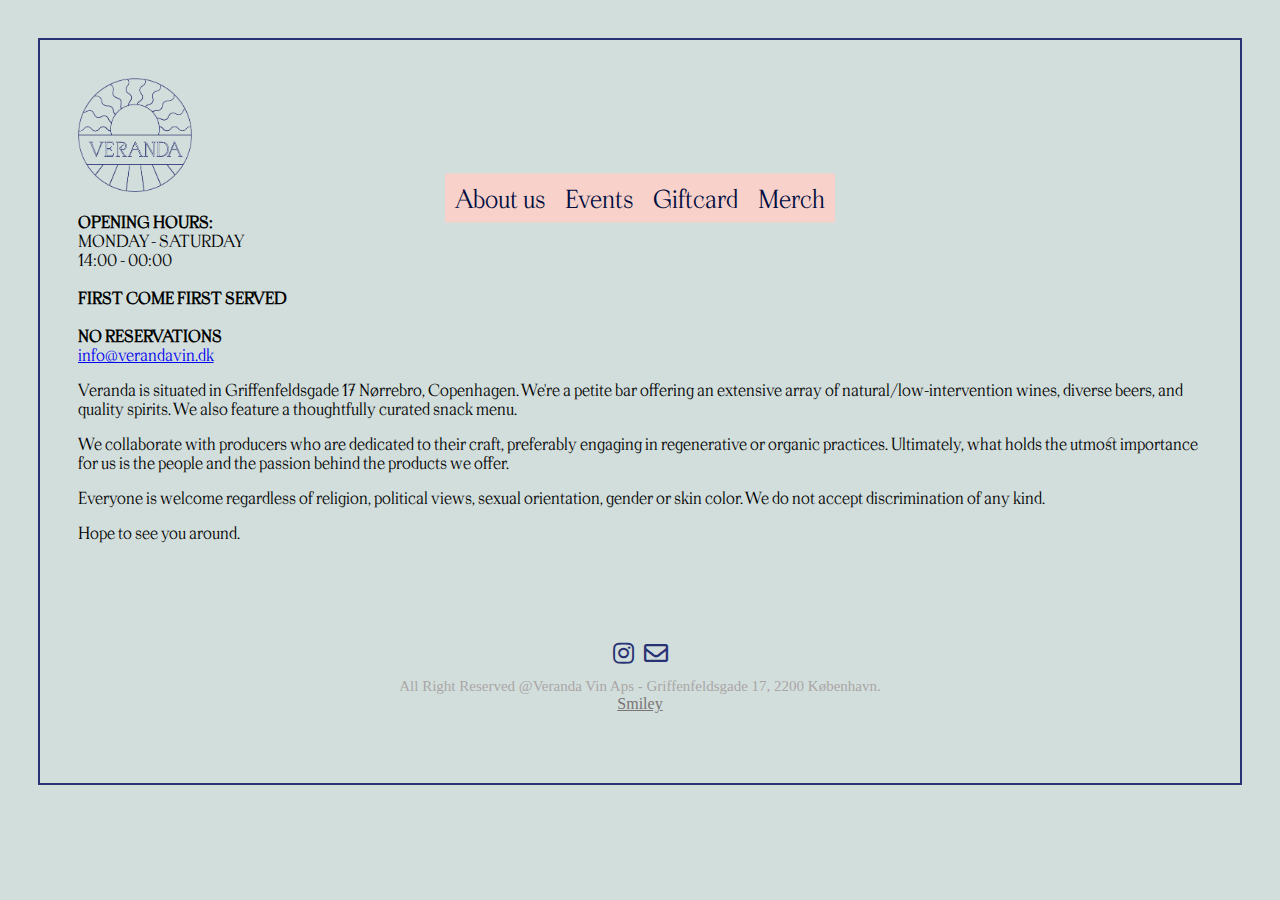
==== commit 61aba874: "indsat div i aout us ronja" ====
--- a/about_us.html
+++ b/about_us.html
@@ -35,7 +35,7 @@
 
 
     
-
+<div class="scrollable_div" style="overflow: scroll; height: 400px;">
 <main>
 
     <div class="text4">
@@ -59,7 +59,9 @@
     We do not accept discrimination of any kind. </p>
 
     <p>Hope to see you around.</p>
+    
 </main>
+</div>
 
     <footer>
         <div class="social-icons">
@@ -74,6 +76,7 @@
             <a href="https://www.findsmiley.dk/757360">Smiley</a>
         </div>
     </footer>
+
     <script src="menu.js"></script>
     <script src="script.js"></script>
     <script src="aboutus.js"></script>
